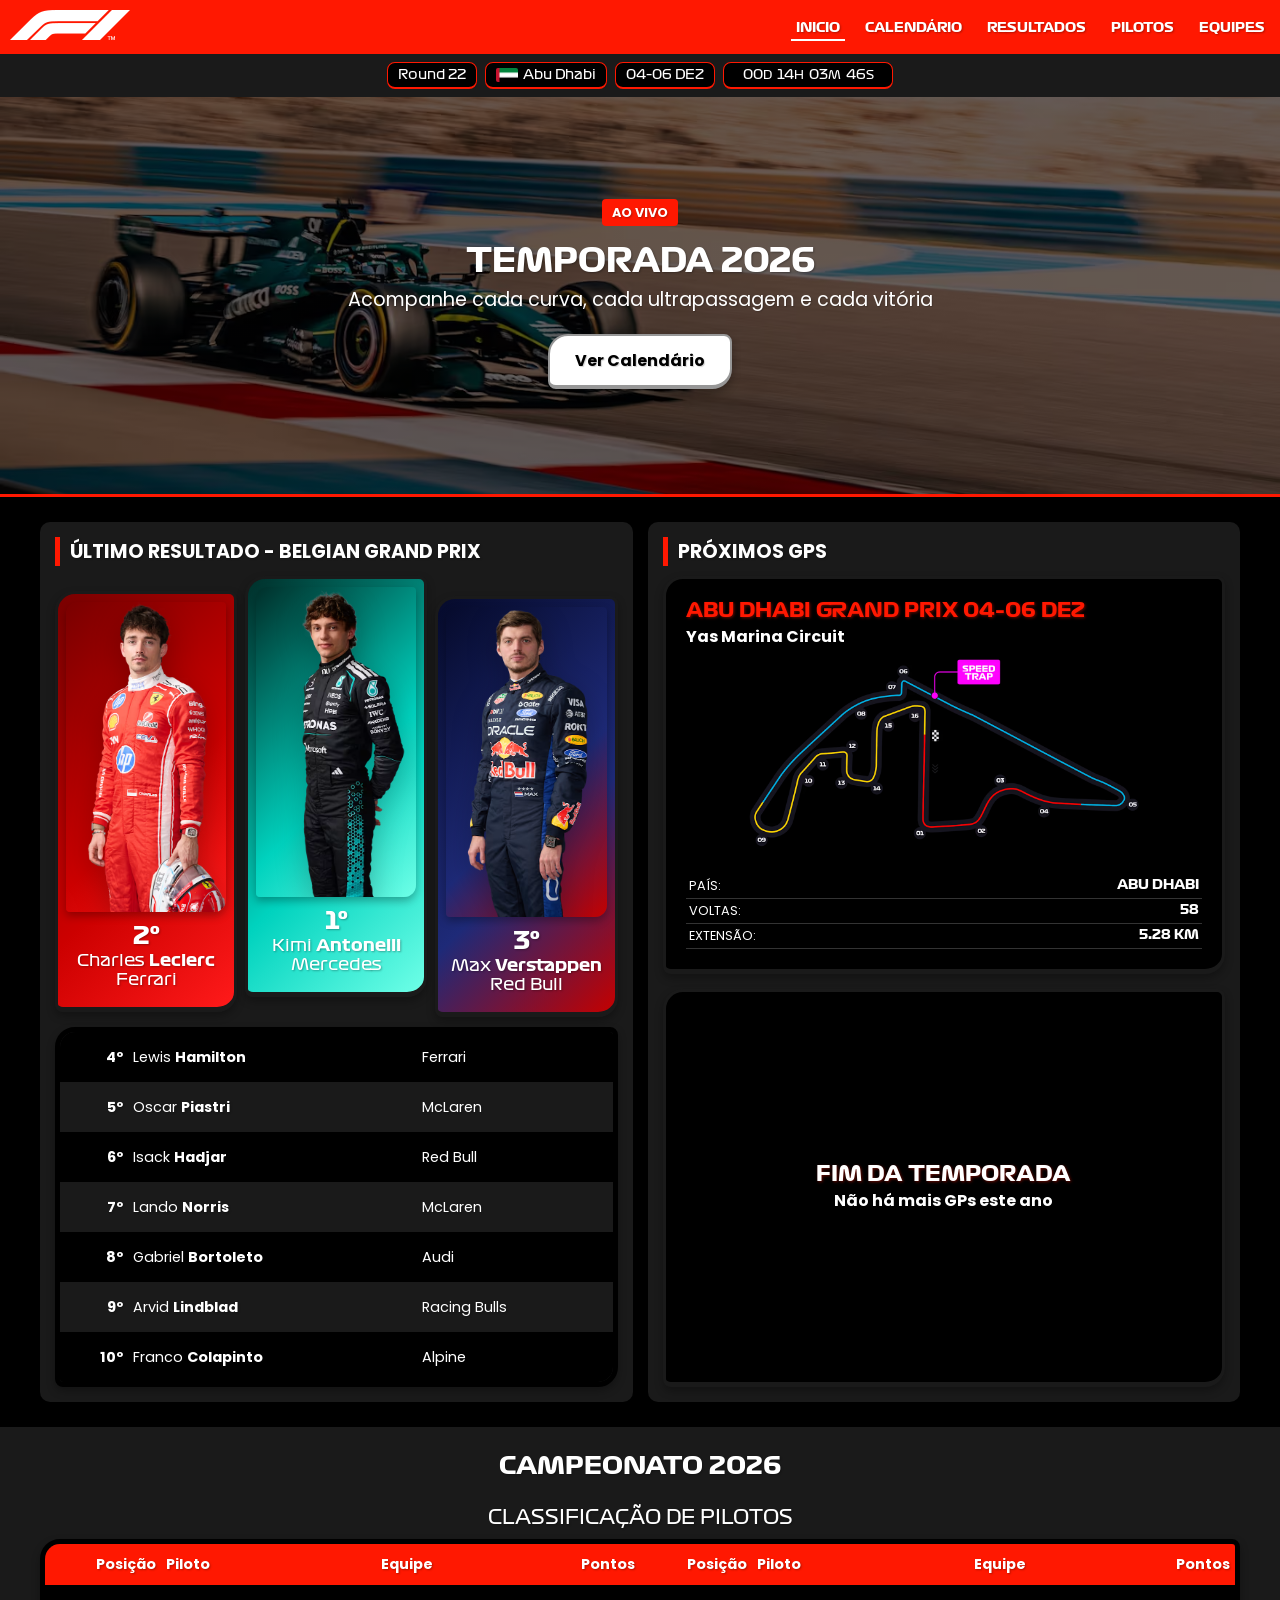
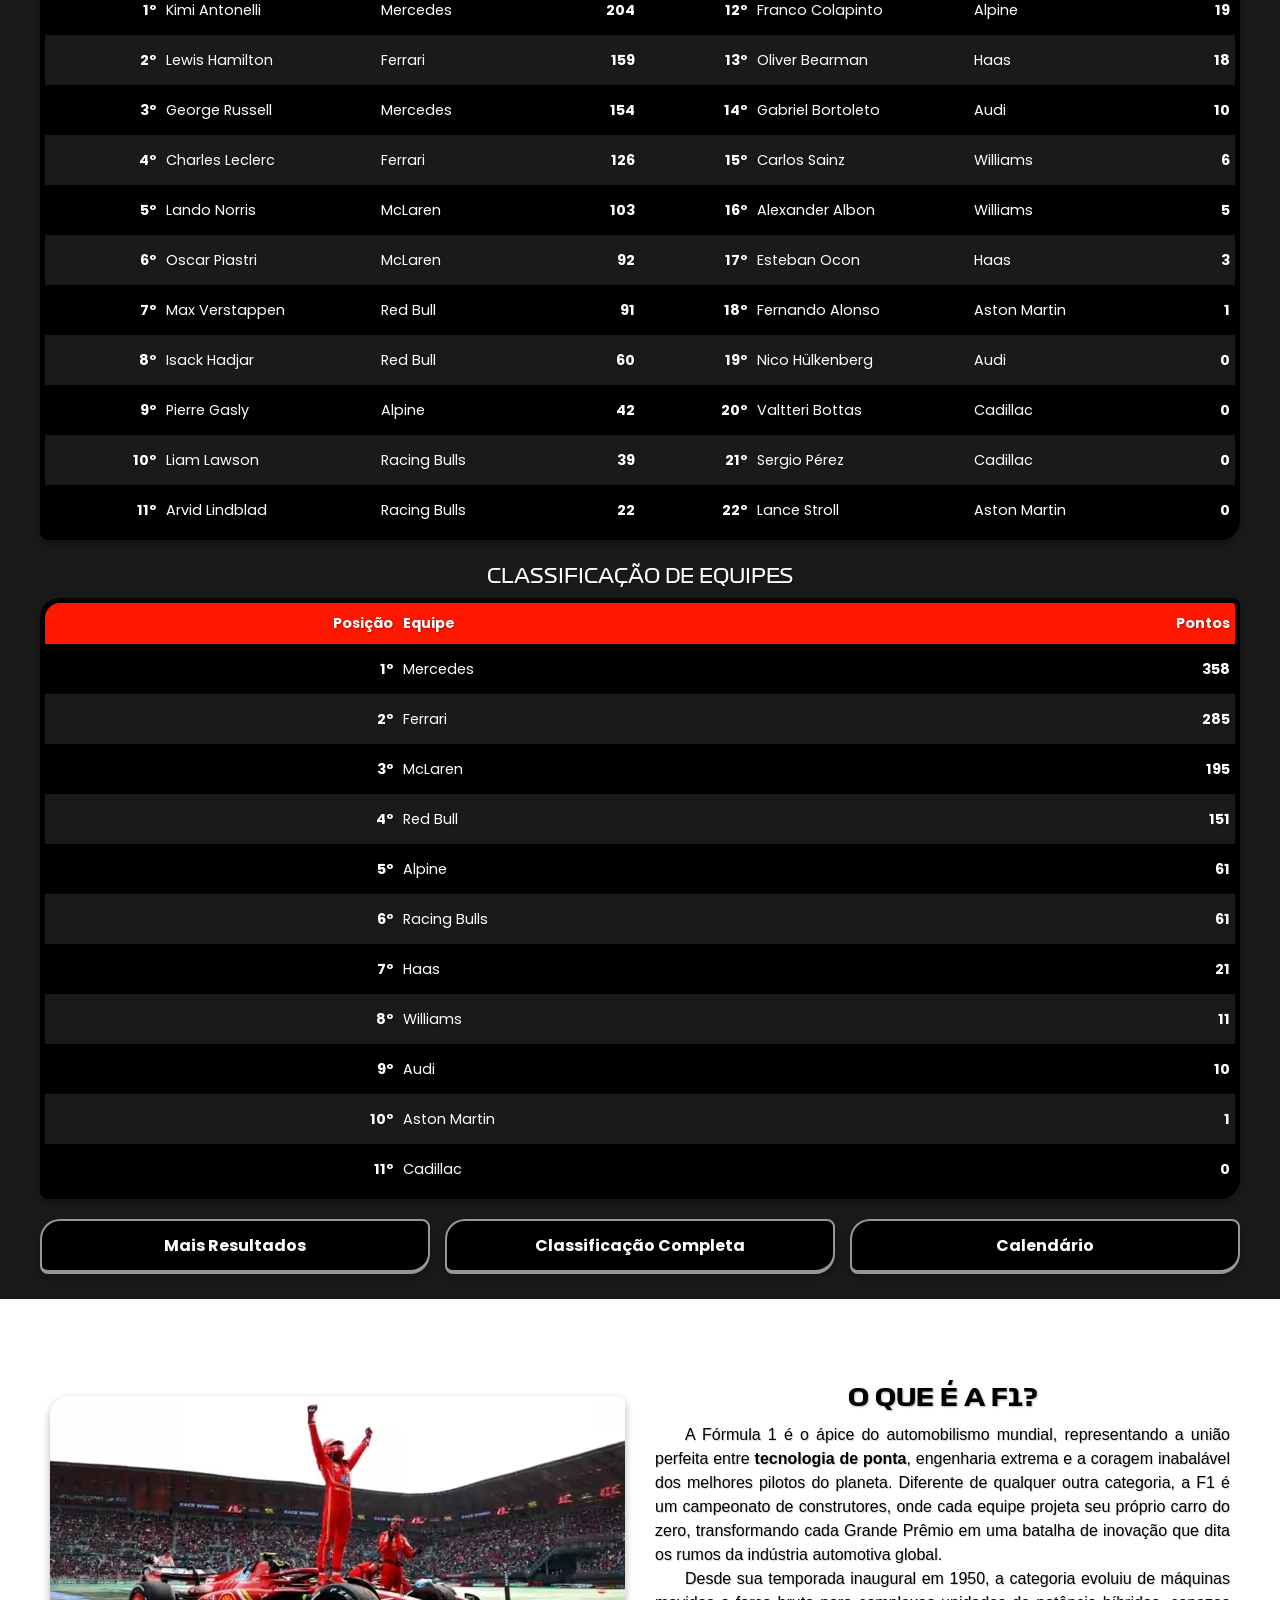
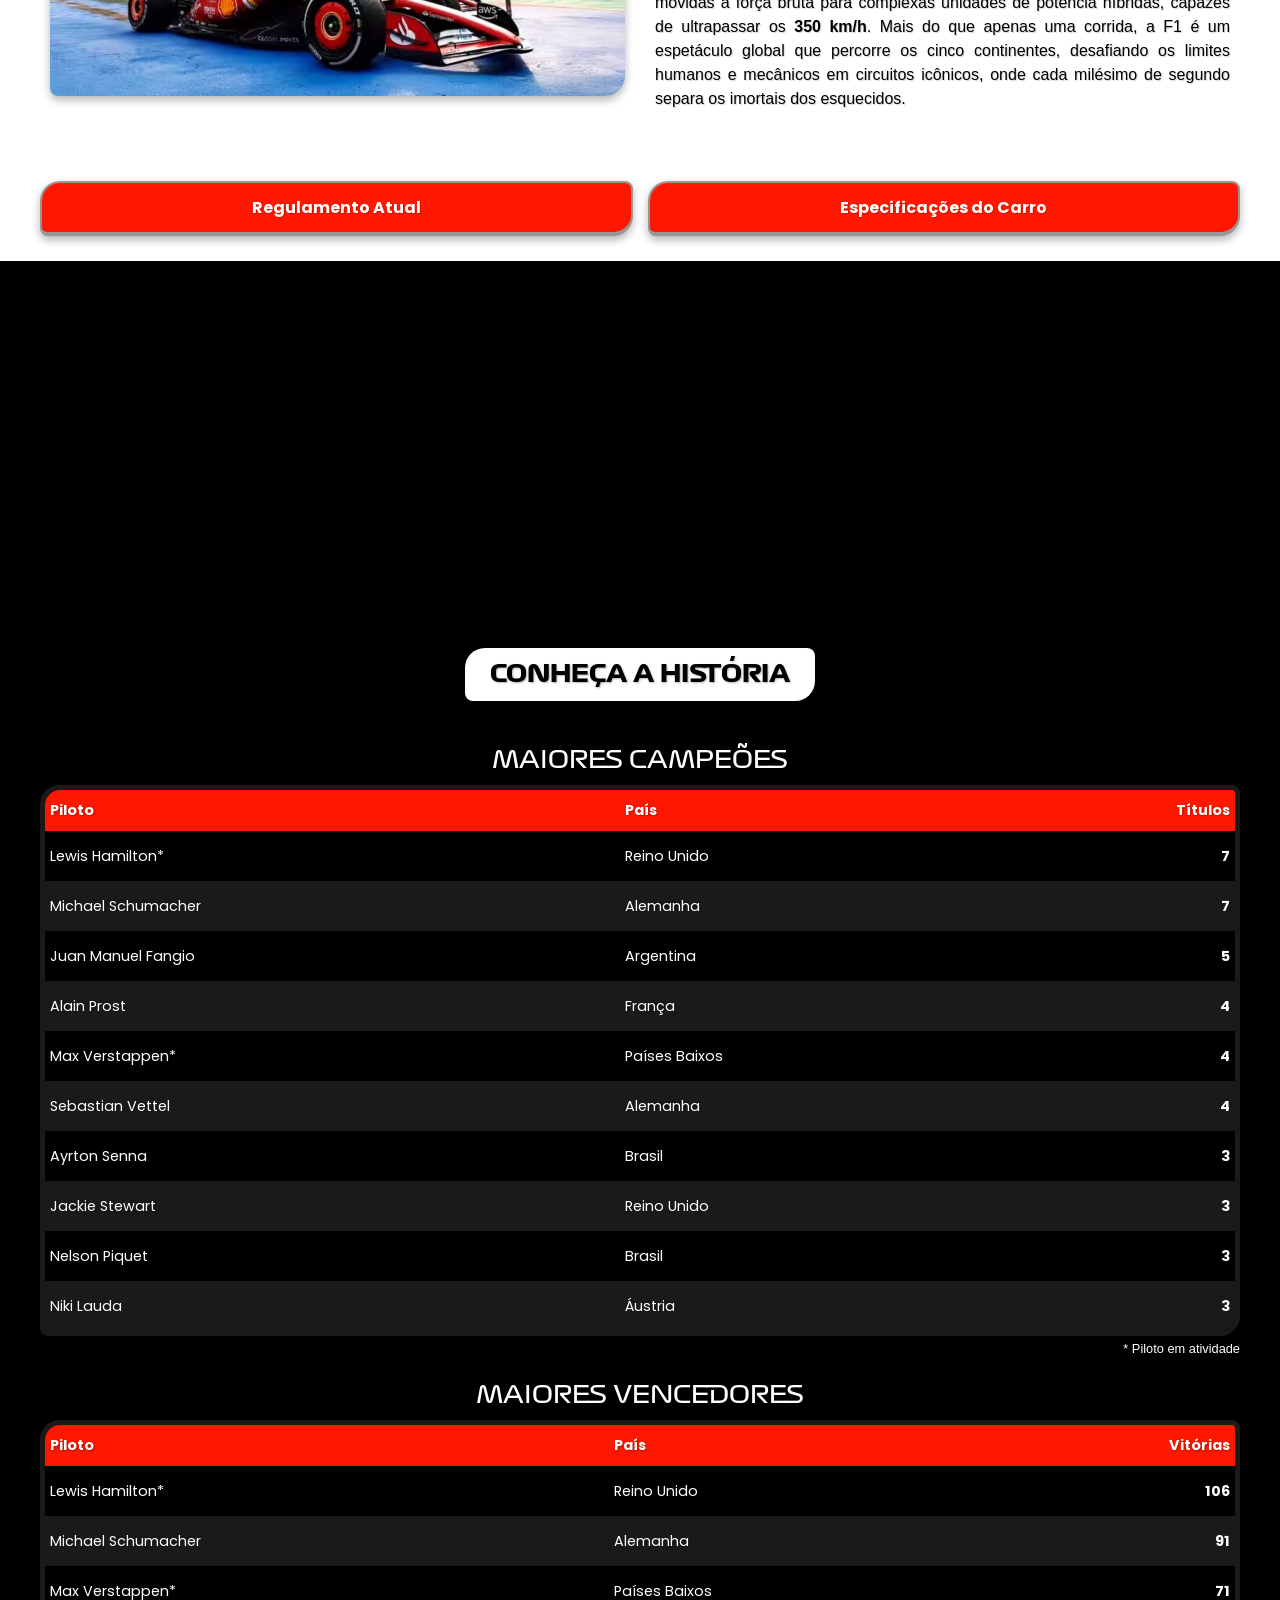
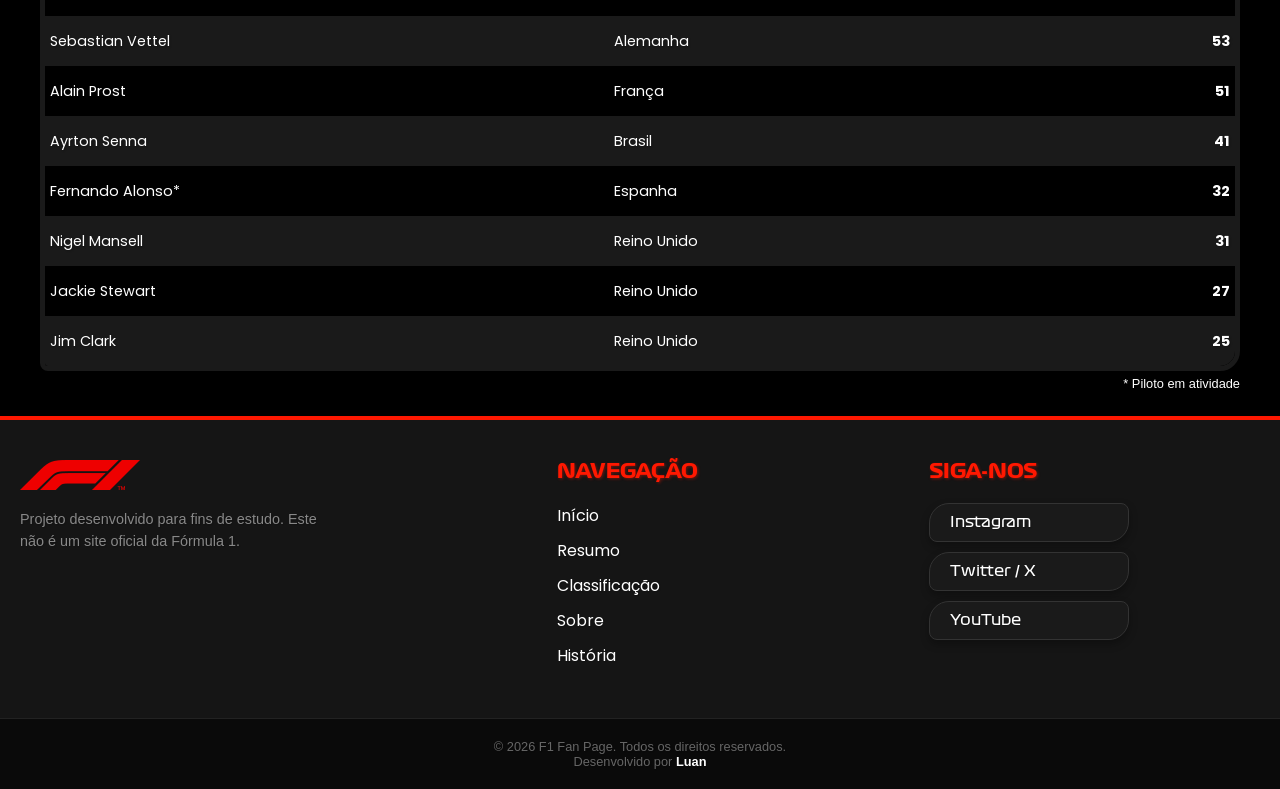
==== index.html @ d41c394f "Primeiro commit" ====
<!DOCTYPE html>
<html lang="pt-br">

<head>
    <meta charset="UTF-8">
    <meta name="viewport" content="width=device-width, initial-scale=1.0">
    <title>Formula 1</title>
    <link rel="shortcut icon" href="images/favicon.ico" type="image/x-icon">
    <link rel="stylesheet" href="styles/style.css">
    <link rel="stylesheet" href="styles/homePage.css">

</head>

<body class="page-home">

    <header class="header">
        <section class="header-container">
            <a href="index.html"><img src="images/f1-logo.png" alt="F1 Logo" class="logo header-logo"></a>
            <button class="hamburger" aria-label="Abrir Menu">
                <span></span>
                <span></span>
                <span></span>
            </button>
            <nav class="menu">
                <ul>
                    <li><a href="index.html" class="active">Inicio</a></li>
                    <li><a href="schedule.html">Calendário</a></li>
                    <li><a href="schedule.html">Resultados</a></li>
                    <li><a href="drivers.html">Pilotos</a></li>
                    <li><a href="teams.html">Equipes</a></li>
                </ul>
            </nav>
        </section>

        <section class="countdown-bar" id="countdown"></section>

    </header>


    <main class="index-main">

        <section class="hero index-hero" id="homeHero"></section>


        <section class="content summary" id="summary">

            <section class="last-result" id="lastResultContainer"></section>

            <section class="next-gp">
                <div class="gp-card-container" id="nextGpContainer"></div>
            </section>

        </section>


        <section class="content standings" id="standings"></section>


        <section class="content about" id="about">
            <div class="about-container">
                <div class="about-img-container"><img src="images/content/about-image.avif" alt="F1 History" 
                        loading="lazy"></div>
                <article>
                    <h2>O que é a F1?</h2>
                    <p>
                        A Fórmula 1 é o ápice do automobilismo mundial, representando a união perfeita entre
                        <strong>tecnologia de ponta</strong>, engenharia extrema e a coragem inabalável dos
                        melhores pilotos do planeta. Diferente de qualquer outra categoria, a F1 é um campeonato
                        de construtores, onde cada equipe projeta seu próprio carro do zero, transformando cada
                        Grande Prêmio em uma batalha de inovação que dita os rumos da indústria automotiva global.
                    </p>
                    <p>
                        Desde sua temporada inaugural em 1950, a categoria evoluiu de máquinas movidas a força
                        bruta para complexas unidades de potência híbridas, capazes de ultrapassar os <strong>350
                            km/h</strong>.
                        Mais do que apenas uma corrida, a F1 é um espetáculo global que percorre os cinco continentes,
                        desafiando os limites humanos e mecânicos em circuitos icônicos, onde cada milésimo de segundo
                        separa os imortais dos esquecidos.
                    </p>
                </article>
            </div>

            <div class="about-button-container">
                <a href="#" class="button about-button">Regulamento Atual</a>
                <a href="#" class="button about-button">Especificações do Carro</a>
            </div>
        </section>


        <section class="history" id="history"></section>
    </main>


    <footer>
        <div class="footer-container">

            <div class="footer-section logo-section">
                <img src="images/f1-logo.png" alt="F1 Logo" class="logo footer-logo">
                <p>Projeto desenvolvido para fins de estudo. Este não é um site oficial da Fórmula 1.</p>
            </div>

            <div class="footer-section links-section">
                <h3>Navegação</h3>
                <ul>
                    <li><a href="#">Início</a></li>
                    <li><a href="#summary">Resumo</a></li>
                    <li><a href="#standings">Classificação</a></li>
                    <li><a href="#about">Sobre</a></li>
                    <li><a href="#history">História</a></li>
                </ul>
            </div>

            <div class="footer-section social-section">
                <h3>Siga-nos</h3>
                <div class="social-icons">
                    <a href="#" class="social-link">Instagram</a>
                    <a href="#" class="social-link">Twitter / X</a>
                    <a href="#" class="social-link">YouTube</a>
                </div>
            </div>
        </div>

        <div class="footer-bottom">
            <p>&copy; 2026 F1 Fan Page. Todos os direitos reservados.</p>
            <p>Desenvolvido por <strong>Luan</strong></p>
        </div>
    </footer>

    <script type="module" src="./js/pages/homePage.js"></script>

</body>

</html>
---- styles/style.css ----
@import url("layout/common/base.css");
@import url("layout/common/header.css");
@import url("layout/common/countdown.css");
@import url("layout/common/footer.css");

@import url("responsive/responsive-base.css");
---- styles/homePage.css ----
@import url("layout/index/page-home.css");

@import url("layout/index/index-hero.css");

@import url("layout/index/index-main/index-main.css");
@import url("layout/index/index-main/summary.css");
@import url("layout/index/index-main/standings.css");
@import url("layout/index/index-main/about.css");
@import url("layout/index/index-main/history.css");

@import url("responsive/responsive-index.css");
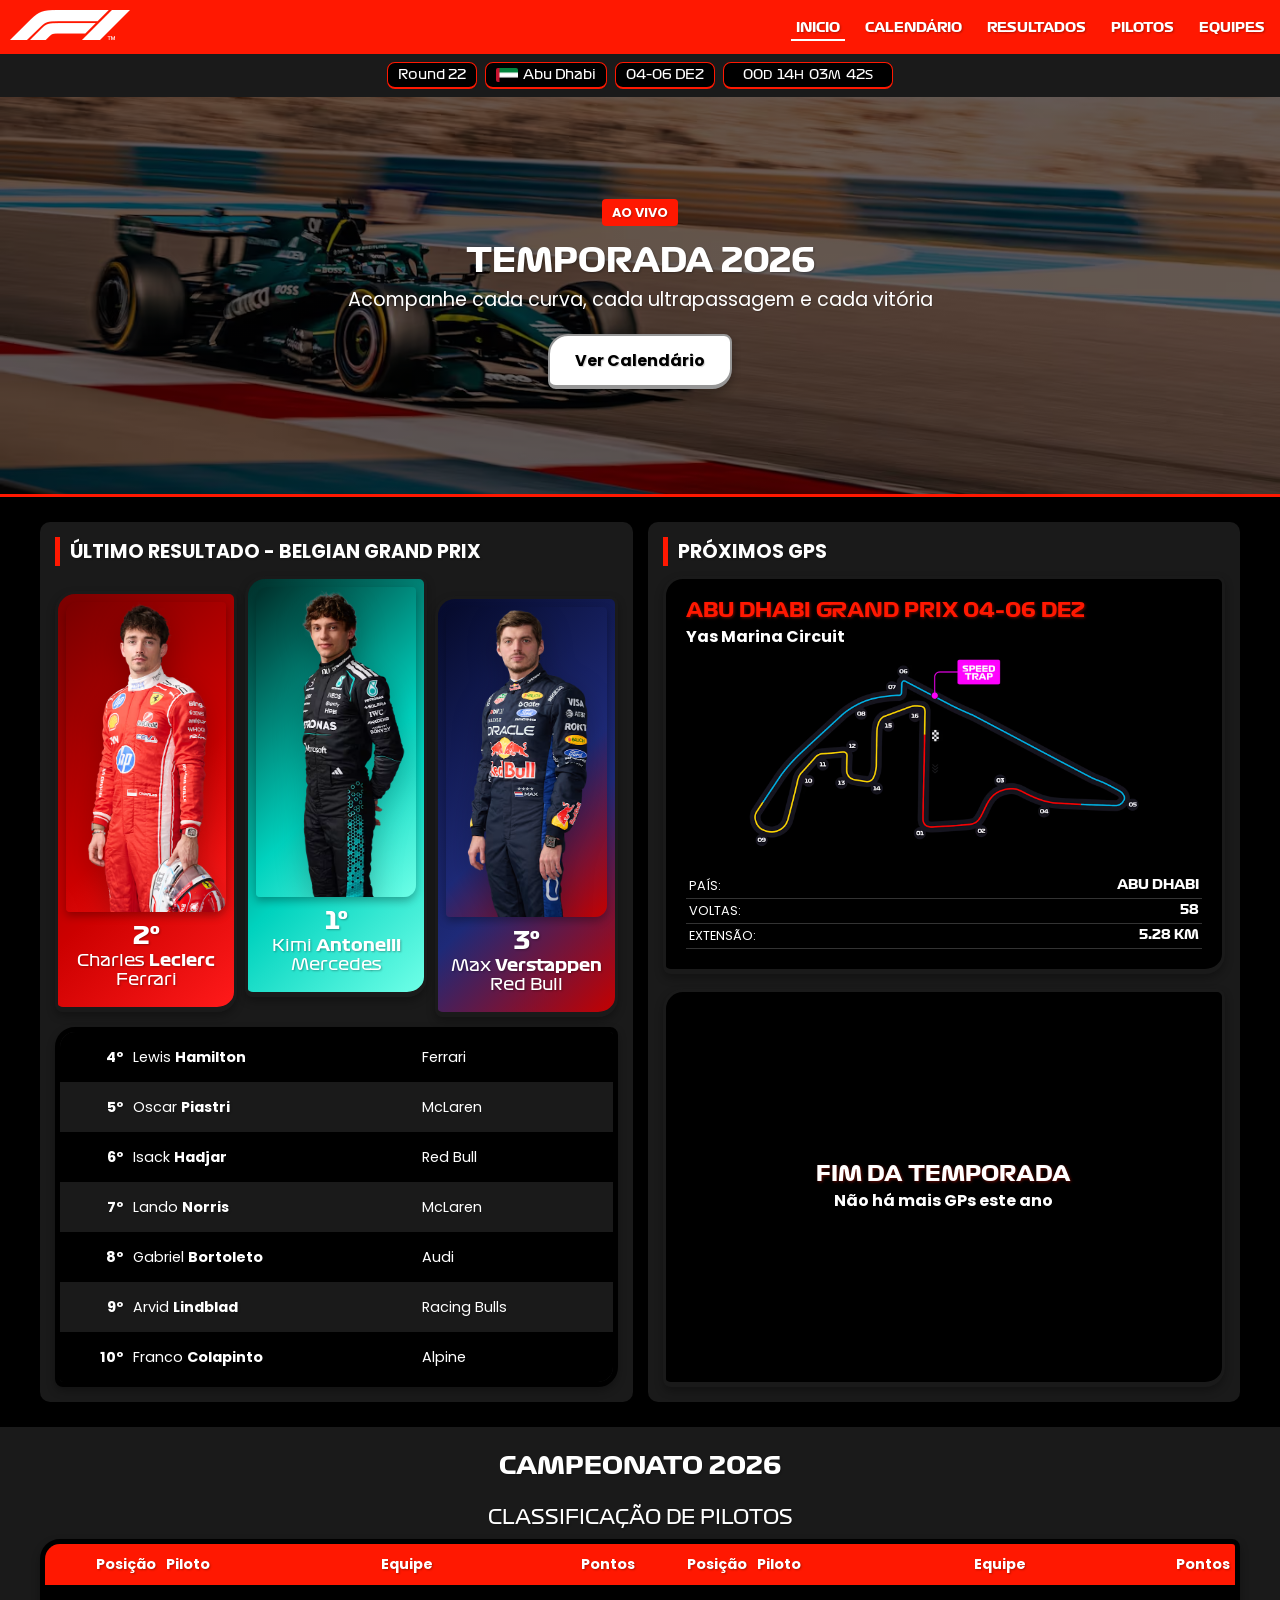
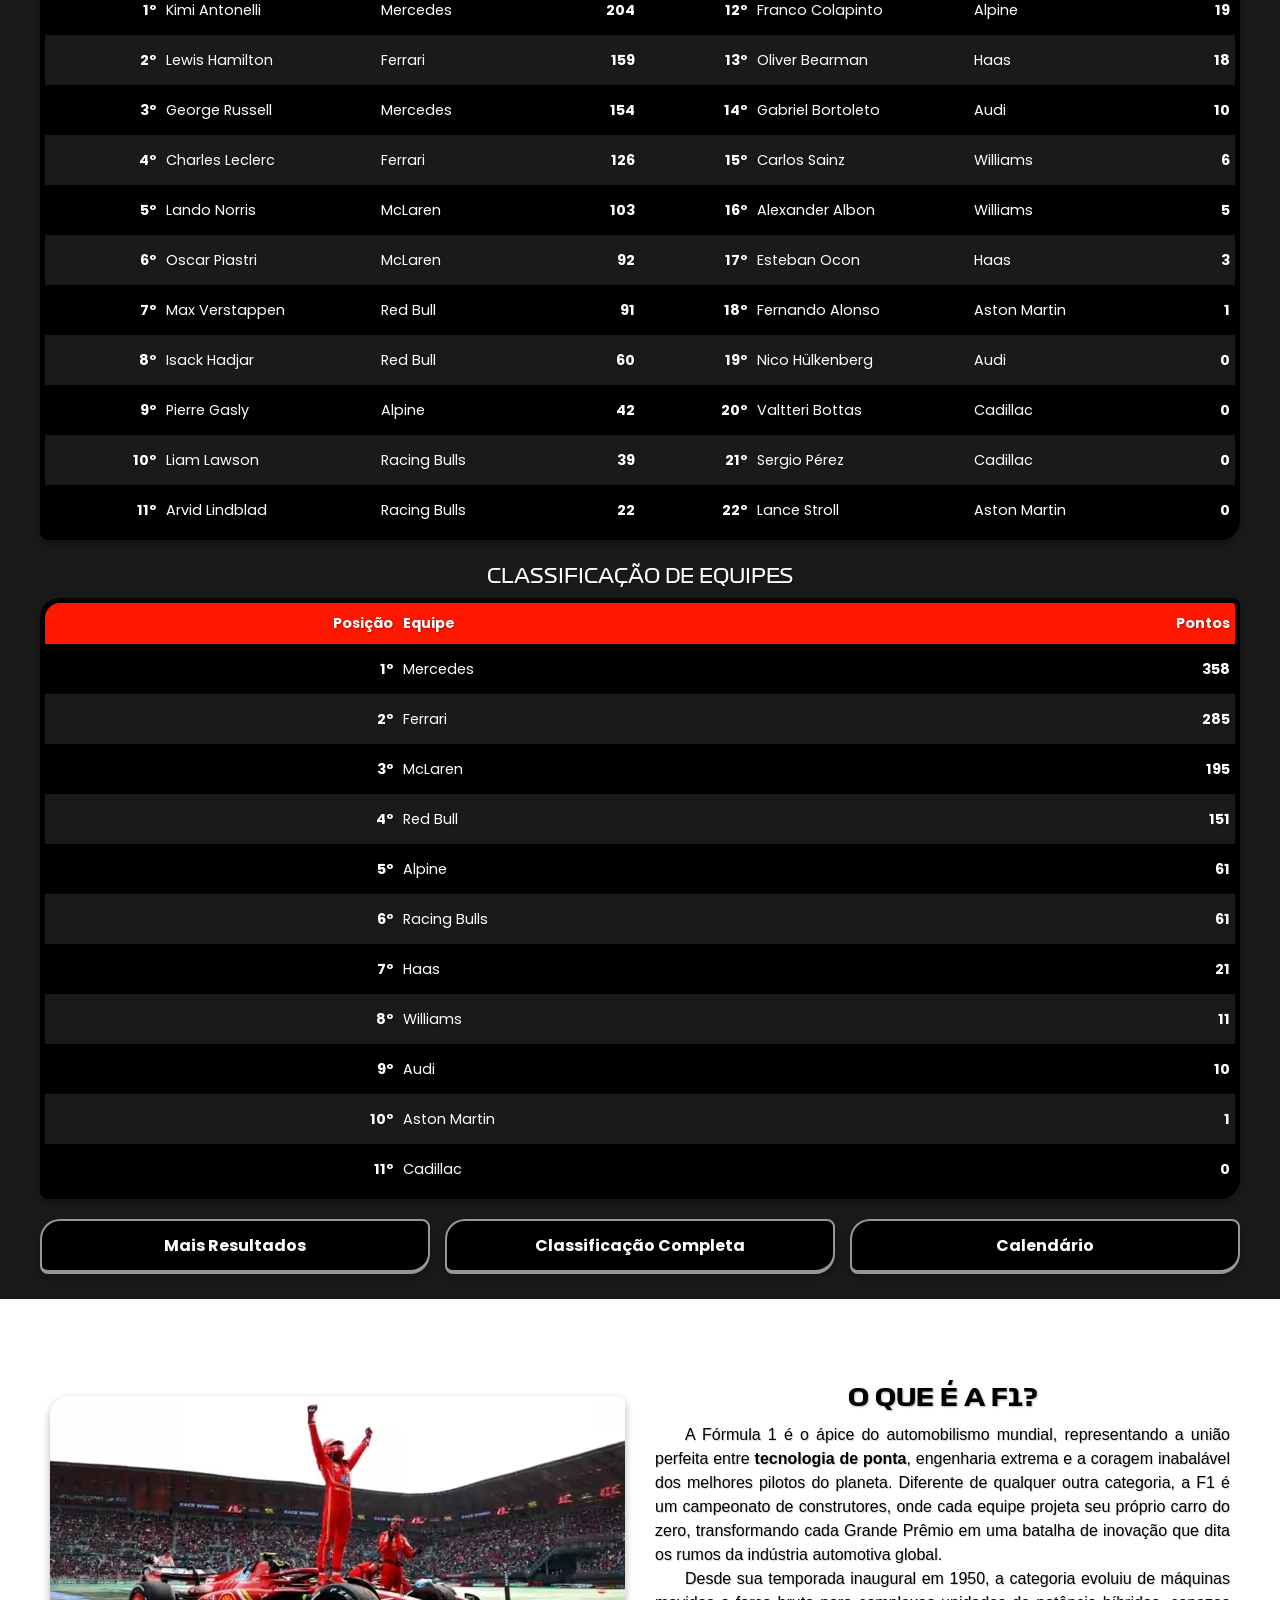
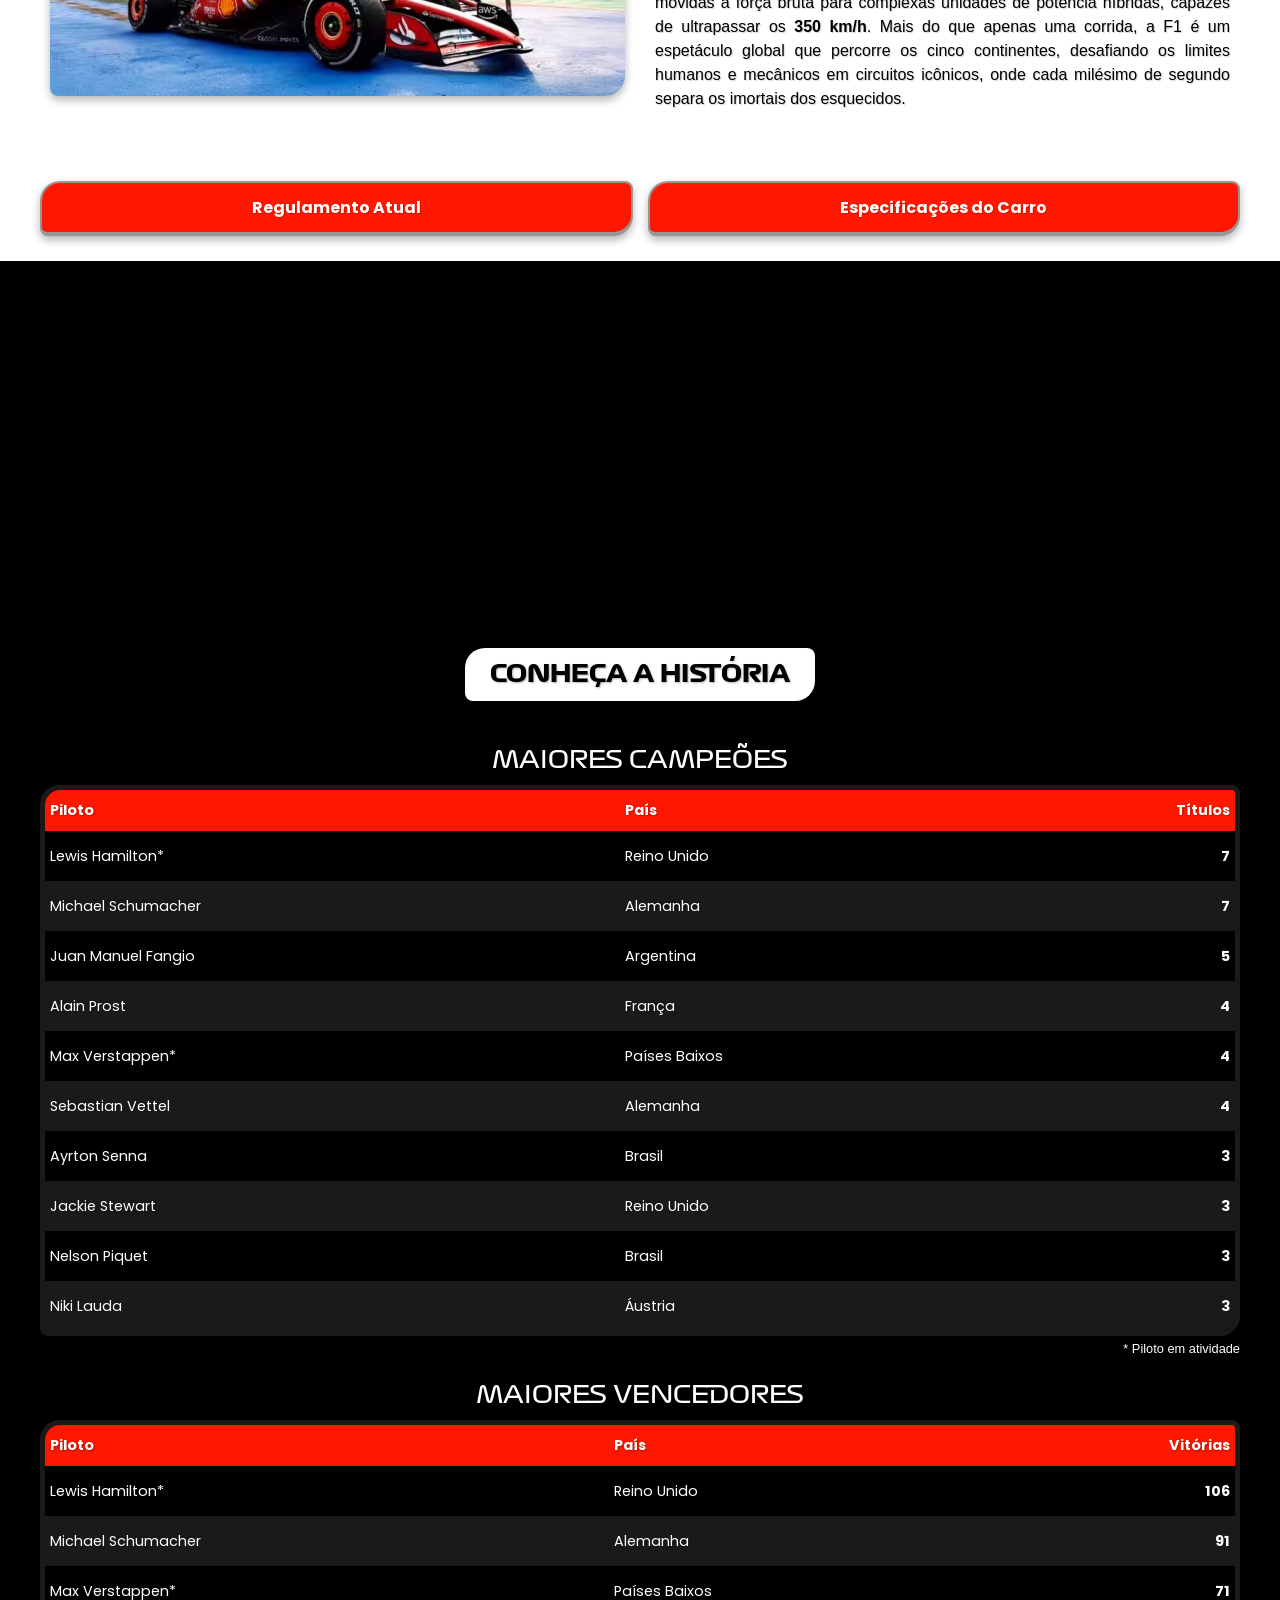
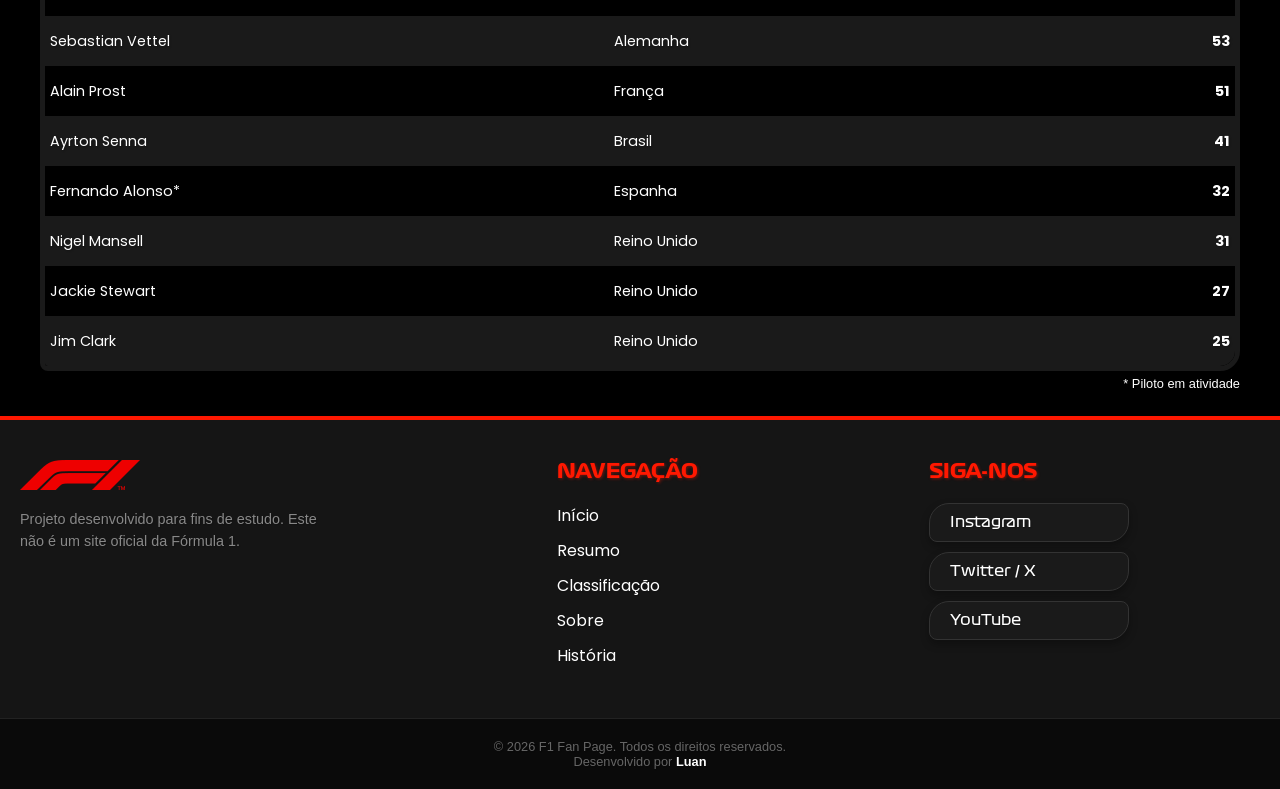
==== commit c7e1f957: "ajustes nos arquivos html para github pages" ====
--- a/index.html
+++ b/index.html
@@ -126,7 +126,7 @@
         </div>
     </footer>
 
-    <script type="module" src="./js/pages/homePage.js"></script>
+    <script type="module" src="js/pages/homePage.js"></script>
 
 </body>
 
